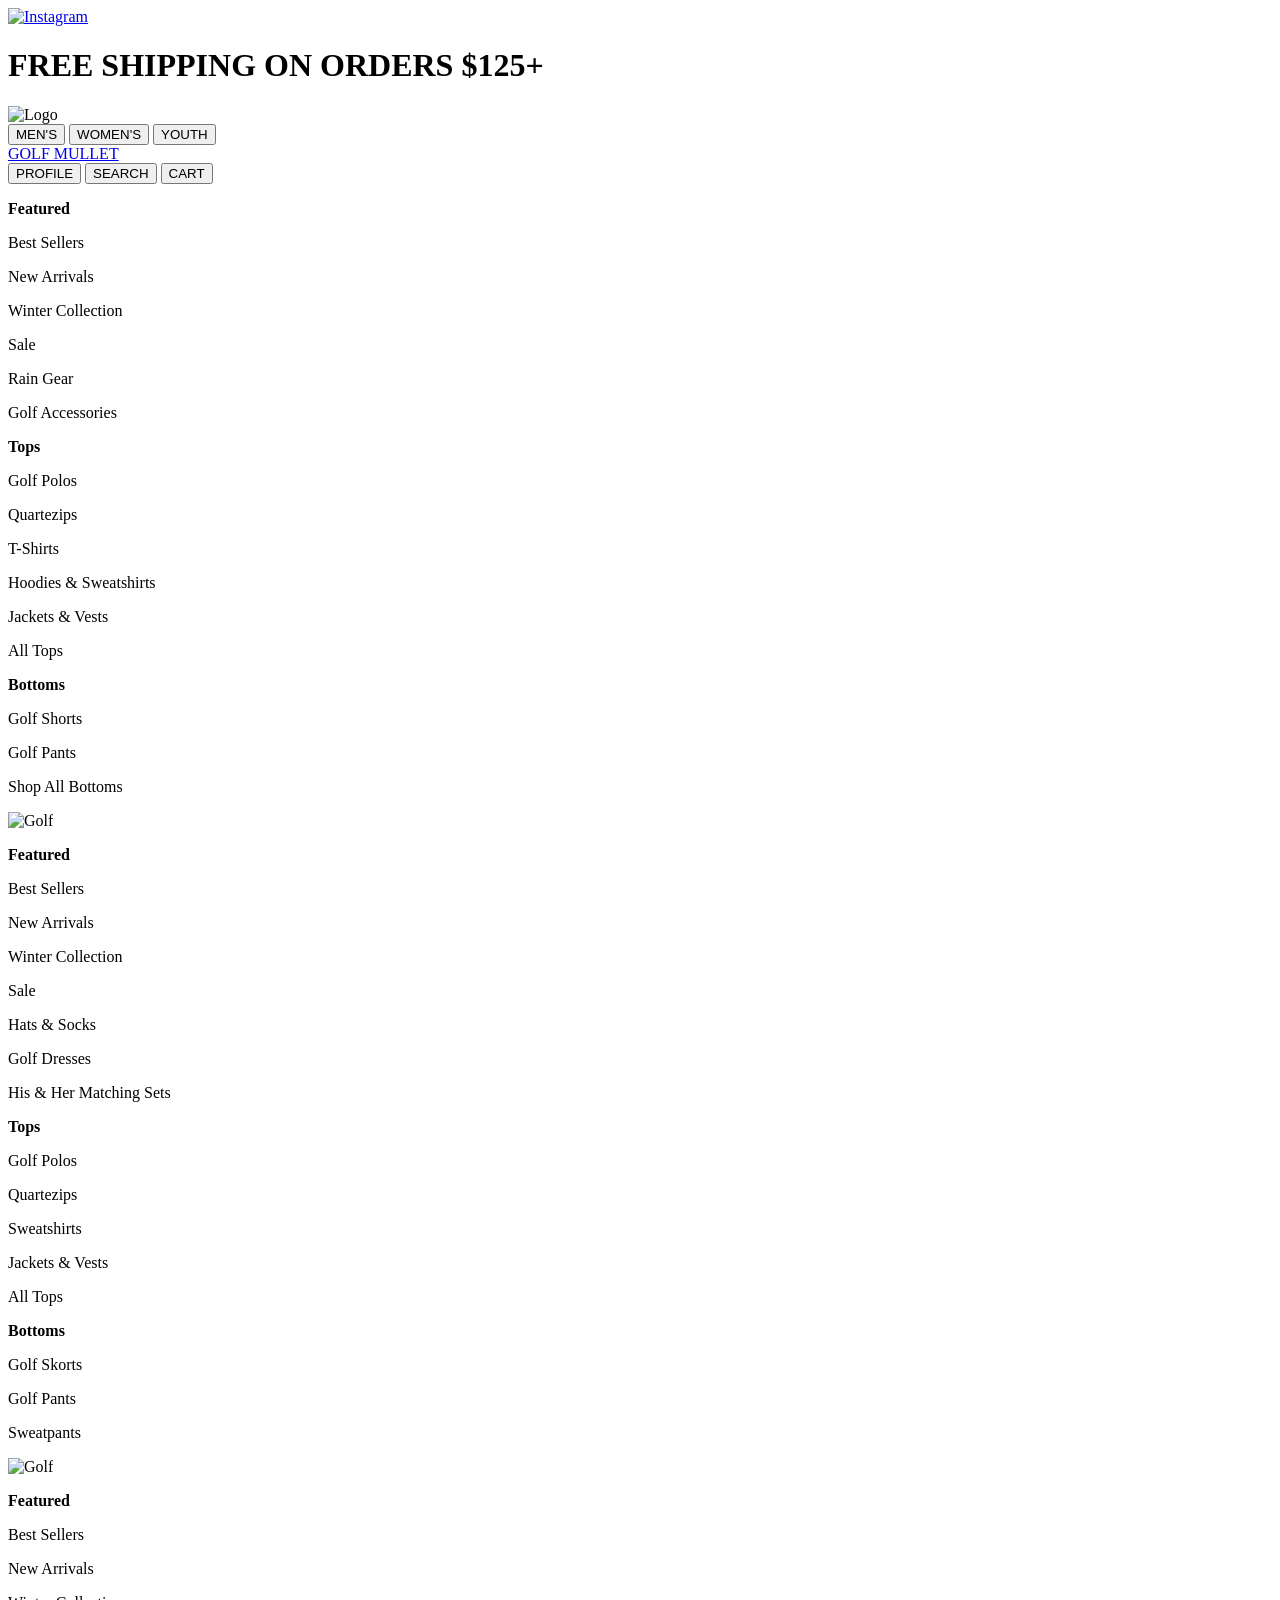
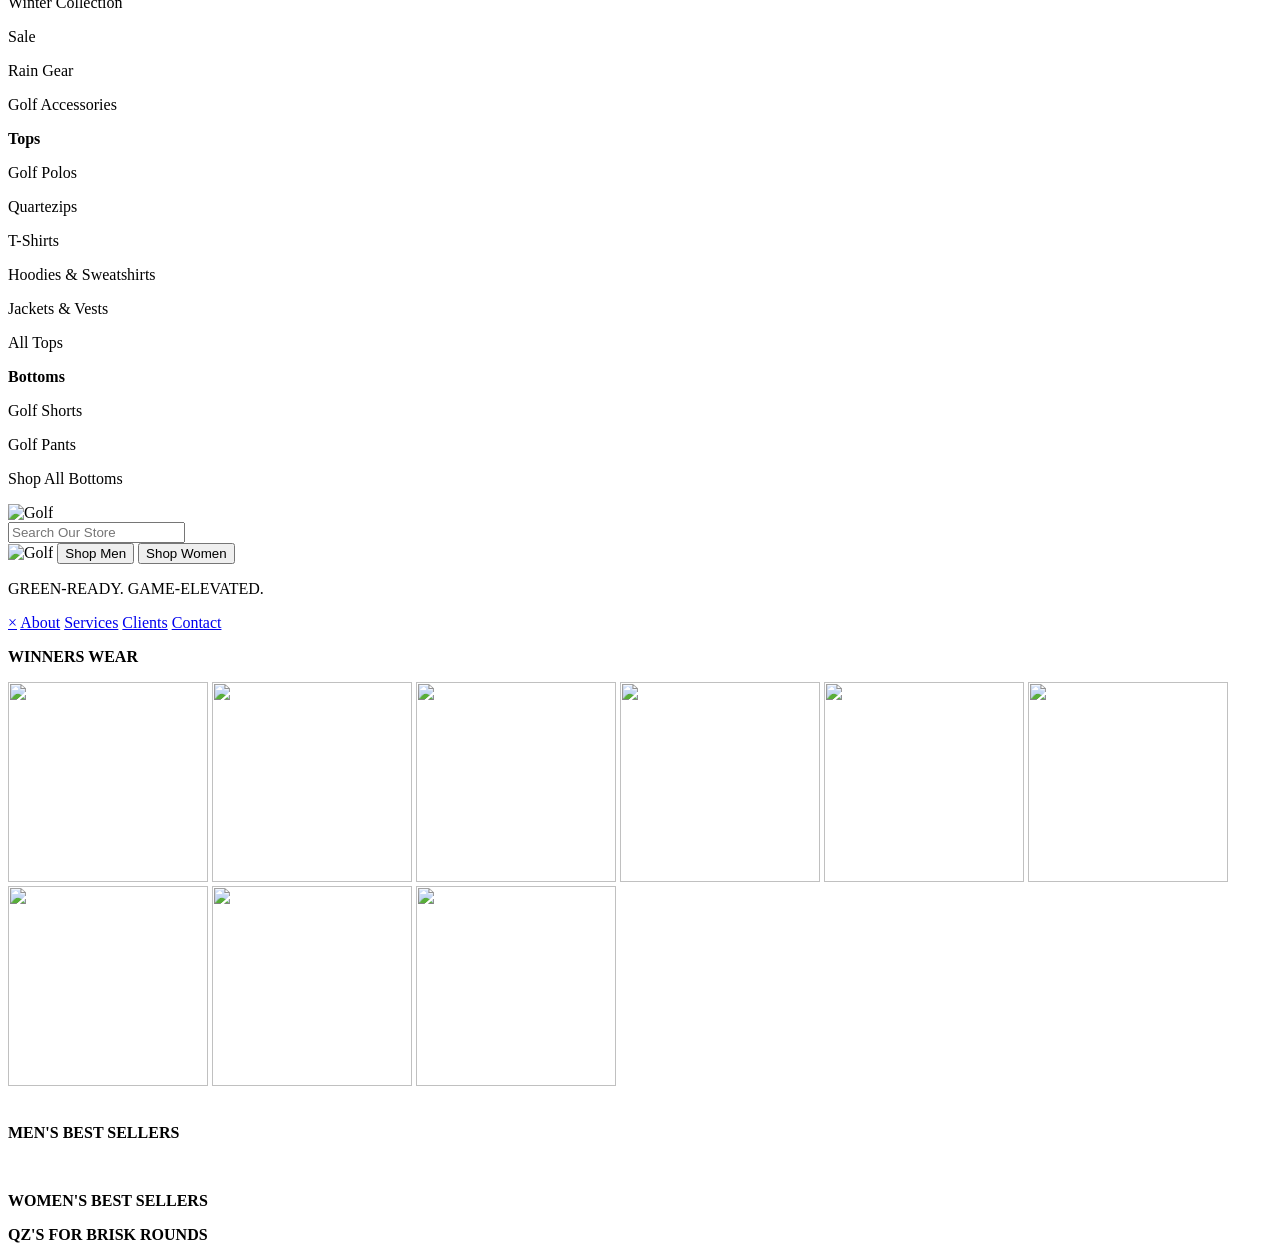
==== index.html @ db60633f "Rename golfmullet2.html to index.html" ====
<!DOCTYPE html>
<html lang="en">
  <head>
    <meta charset="UTF-8" />
    <meta name="viewport" content="width=device-width, initial-scale=1.0" />
    <title>Golf Mullet | Homepage</title>
    <link rel="icon" href="Images/golfmullet icon.jpg" type="image/ico" />
    <link rel="stylesheet" href="../CSS/main2.css" />
  </head>
  <body>
    <div class="topheader-container">
      <a class="left_image" href="https://www.instagram.com/golfmullet/#"
        ><img
          class="left_image"
          src="../Images/instagram.jpg"
          alt="Instagram"
          width="25px"
      /></a>
      <h1>FREE SHIPPING ON ORDERS $125+</h1>
      <img
        class="right_image"
        src="../Images/golfmullet icon.jpg"
        alt="Logo"
        width="25px"
      />
    </div>
    <div class="bottom_header">
      <div class="header-container">
        <div class="left-buttons">
          <button class="tablinks" onmouseover="openCity(event, 'MENS')">
            MEN'S
          </button>
          <button class="tablinks" onmouseover="openCity(event, 'WOMENS')">
            WOMEN'S
          </button>
          <button class="tablinks" onmouseover="openCity(event, 'YOUTH')">
            YOUTH
          </button>
        </div>
        <div class="center-title">
          <a class="link_header" href="golfmullet2.html">GOLF MULLET</a>
        </div>
        <div class="right-buttons">
          <button class="tab_button">PROFILE</button>
          <button class="tab_button" onmouseover="openCity(event, 'SEARCH')">
            SEARCH
          </button>
          <button class="tab_button" onclick="openNav()">CART</button>
        </div>
      </div>
    </div>

    <div id="MENS" class="tabcontent">
      <div class="productlist">
        <div class="featured">
          <p><strong>Featured</strong></p>
          <p>Best Sellers</p>
          <p>New Arrivals</p>
          <p>Winter Collection</p>
          <p>Sale</p>
          <p>Rain Gear</p>
          <p>Golf Accessories</p>
        </div>
        <div class="tops">
          <p><strong>Tops</strong></p>
          <p>Golf Polos</p>
          <p>Quartezips</p>
          <p>T-Shirts</p>
          <p>Hoodies & Sweatshirts</p>
          <p>Jackets & Vests</p>
          <p>All Tops</p>
        </div>
        <div class="bottoms">
          <p><strong>Bottoms</strong></p>
          <p>Golf Shorts</p>
          <p>Golf Pants</p>
          <p>Shop All Bottoms</p>
        </div>
        <img src="../Images/bluepolo.jpeg" alt="Golf" />
      </div>
    </div>
    <div id="WOMENS" class="tabcontent">
      <div class="productlist">
        <div class="featured">
          <p><strong>Featured</strong></p>
          <p>Best Sellers</p>
          <p>New Arrivals</p>
          <p>Winter Collection</p>
          <p>Sale</p>
          <p>Hats & Socks</p>
          <p>Golf Dresses</p>
          <p>His & Her Matching Sets</p>
        </div>
        <div class="tops">
          <p><strong>Tops</strong></p>
          <p>Golf Polos</p>
          <p>Quartezips</p>
          <p>Sweatshirts</p>
          <p>Jackets & Vests</p>
          <p>All Tops</p>
        </div>
        <div class="bottoms">
          <p><strong>Bottoms</strong></p>
          <p>Golf Skorts</p>
          <p>Golf Pants</p>
          <p>Sweatpants</p>
        </div>
        <img src="../Images/greenpolo.jpeg" alt="Golf" />
      </div>
    </div>
    <div id="YOUTH" class="tabcontent">
      <div class="productlist">
        <div class="featured">
          <p><strong>Featured</strong></p>
          <p>Best Sellers</p>
          <p>New Arrivals</p>
          <p>Winter Collection</p>
          <p>Sale</p>
          <p>Rain Gear</p>
          <p>Golf Accessories</p>
        </div>
        <div class="tops">
          <p><strong>Tops</strong></p>
          <p>Golf Polos</p>
          <p>Quartezips</p>
          <p>T-Shirts</p>
          <p>Hoodies & Sweatshirts</p>
          <p>Jackets & Vests</p>
          <p>All Tops</p>
        </div>
        <div class="bottoms">
          <p><strong>Bottoms</strong></p>
          <p>Golf Shorts</p>
          <p>Golf Pants</p>
          <p>Shop All Bottoms</p>
        </div>
        <img src="../Images/purplepolo.jpeg" alt="Golf" />
      </div>
    </div>
    <div id="SEARCH" class="tabcontent">
      <form>
        <input class="searchbar" type="text" placeholder="Search Our Store" />
      </form>
    </div>

    <div class="image-container">
      <img
        onmouseover="closeTab()"
        src="../Images/golfimage.jpg"
        alt="Golf"
        width="100%"
      />
      <button class="button-image-men">Shop Men</button>
      <button class="button-image-women">Shop Women</button>
      <p class="p-heading">GREEN-READY. GAME-ELEVATED.</p>
    </div>

    <div id="mySidebar" class="sidebar">
      <a href="javascript:void(0)" class="closebtn" onclick="closeNav()">×</a>
      <a href="#">About</a>
      <a href="#">Services</a>
      <a href="#">Clients</a>
      <a href="#">Contact</a>
    </div>

    <p class="p-title"><strong>WINNERS WEAR</strong></p>

    <div class="scroll-container">
      <img src="../Images/bluepolo.jpeg" width="200" height="200" />
      <img src="../Images/blueshorts.jpeg" width="200" height="200" />
      <img src="../Images/brownshorts.jpeg" width="200" height="200" />
      <img src="../Images/greenpolo.jpeg" width="200" height="200" />
      <img src="../Images/greenshorts.jpeg" width="200" height="200" />
      <img src="../Images/nikeshoe.jpeg" width="200" height="200" />
      <img src="../Images/pumashoe.jpeg" width="200" height="200" />
      <img src="../Images/purplepolo.jpeg" width="200" height="200" />
      <img src="../Images/shoe.jpeg" width="200" height="200" />
    </div>

    <div class="image-container">
      <img class="golfingimage-left" src="../Images/mangolfing.jpg" alt="" />
      <p class="p-image-men"><strong>MEN'S BEST SELLERS</strong></p>
    </div>
    <div class="image-container">
      <img
        class="golfingimage-right"
        src="../Images/womangolfing.webp"
        alt=""
      />
      <p class="p-image-women"><strong>WOMEN'S BEST SELLERS</strong></p>
    </div>

    <p class="p-title"><strong>QZ'S FOR BRISK ROUNDS</strong></p>

    <script src="JS/main.js"></script>
  </body>
</html>
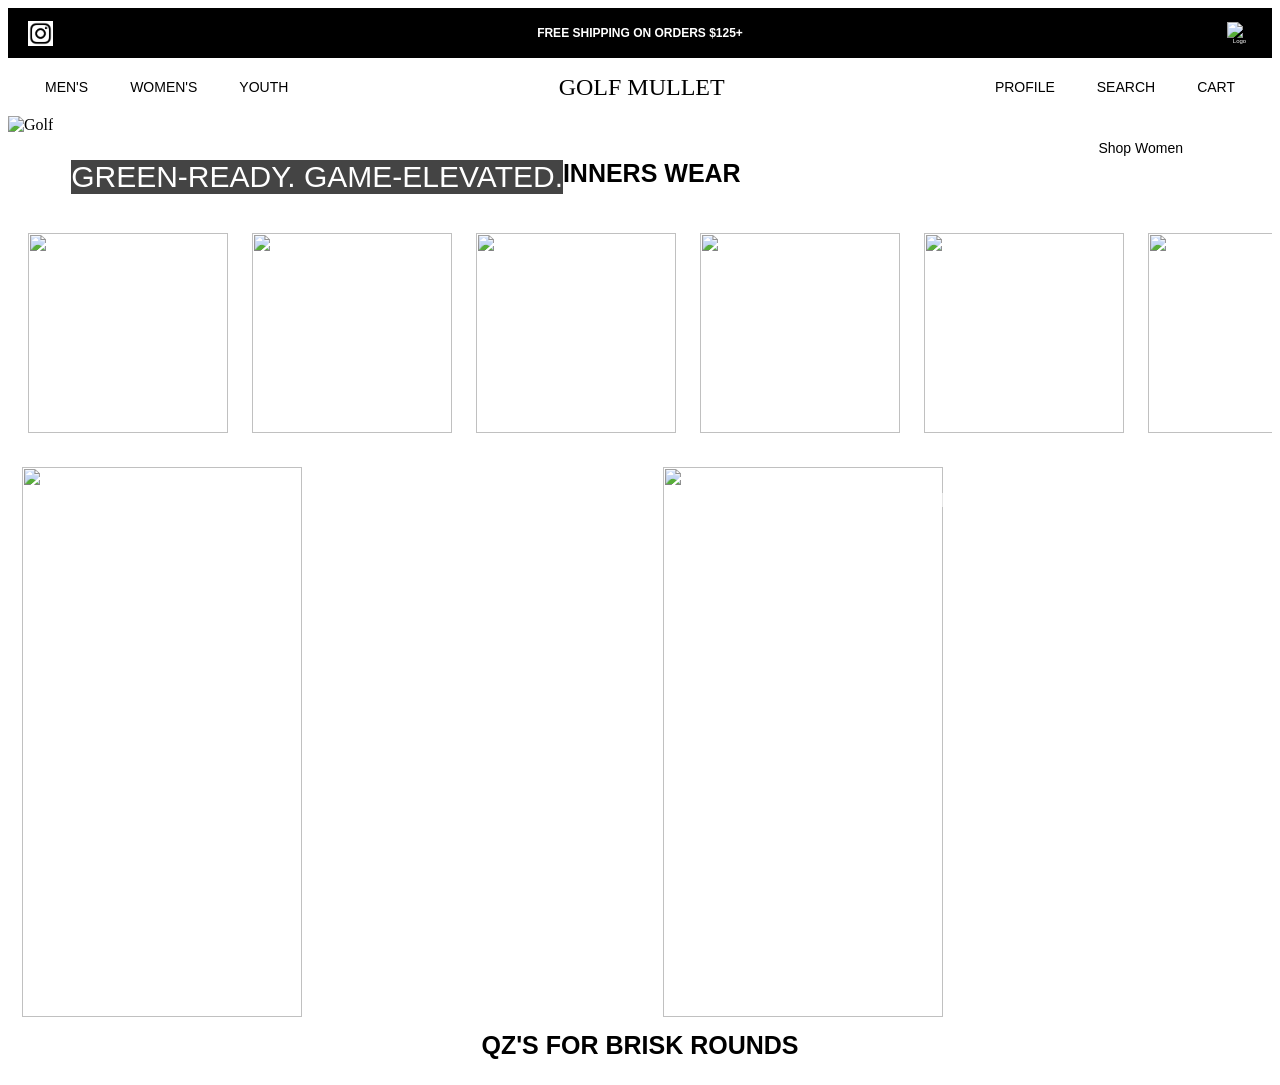
==== commit f17704cb: "Update index.html" ====
--- a/index.html
+++ b/index.html
@@ -5,14 +5,14 @@
     <meta name="viewport" content="width=device-width, initial-scale=1.0" />
     <title>Golf Mullet | Homepage</title>
     <link rel="icon" href="Images/golfmullet icon.jpg" type="image/ico" />
-    <link rel="stylesheet" href="../CSS/main2.css" />
+    <link rel="stylesheet" href="golfMullet/CSS/main2.css" />
   </head>
   <body>
     <div class="topheader-container">
       <a class="left_image" href="https://www.instagram.com/golfmullet/#"
         ><img
           class="left_image"
-          src="../Images/instagram.jpg"
+          src="golfMullet//Images/instagram.jpg"
           alt="Instagram"
           width="25px"
       /></a>
--- a/golfMullet/CSS/main2.css
+++ b/golfMullet/CSS/main2.css
@@ -0,0 +1,344 @@
+.p-image-men {
+  position: absolute;
+  font-family: Arial, Helvetica, sans-serif;
+  color: white;
+  padding: 16px 0px;
+  border: none;
+  cursor: pointer;
+  font-size: 20px;
+  left: 3.5%;
+}
+.p-image-women {
+  position: absolute;
+  font-family: Arial, Helvetica, sans-serif;
+  color: white;
+  padding: 16px 0px;
+  border: none;
+  cursor: pointer;
+  font-size: 20px;
+  left: 70%;
+}
+
+.golfingimage-left {
+  width: 47.1%;
+  height: 550px;
+  float: left;
+  padding: 14px;
+}
+
+.golfingimage-right {
+  width: 47.1%;
+  height: 550px;
+  float: right;
+  padding: 14px;
+}
+
+.productslide {
+  float: left;
+  padding: 10px;
+}
+
+.p-title {
+  text-align: center;
+  font-family: Arial, Helvetica, sans-serif;
+  font-size: 25px;
+}
+
+.scroll-container {
+  overflow-x: auto;
+  background-color: white;
+  white-space: nowrap;
+  padding: 10px;
+}
+
+.scroll-container::-webkit-scrollbar {
+  display: none;
+}
+
+.scroll-container img {
+  padding: 10px;
+}
+
+.image-container {
+  position: relative;
+}
+
+.p-heading {
+  position: absolute;
+  left: 5%;
+  top: 80%;
+  color: white;
+  font-size: 30px;
+  font-family: Arial, Helvetica, sans-serif;
+  background-color: #444;
+}
+
+.button-image-men {
+  position: absolute;
+  background-color: white;
+  padding: 10px 16px;
+  border: none;
+  cursor: pointer;
+  font-size: 14px;
+  left: 85%;
+  top: 70%;
+}
+
+.button-image-women {
+  position: absolute;
+  background-color: white;
+  padding: 10px 16px;
+  border: none;
+  cursor: pointer;
+  font-size: 14px;
+  left: 85%;
+  top: 80%;
+}
+
+.button-image-men:hover,
+.button-image-women:hover {
+  text-decoration: underline;
+  color: white;
+  background-color: black;
+}
+
+.topheader-container {
+  text-align: center;
+  background-color: black;
+  color: white;
+  font-size: 6px;
+  font-family: Arial, Helvetica, sans-serif;
+  display: flex;
+  justify-content: space-between;
+  align-items: center;
+  padding: 10px 20px;
+  background-color: black;
+}
+
+.left_image,
+.right_image {
+  display: flex;
+  gap: 10px;
+  width: 25;
+  height: 25;
+}
+
+.productlist {
+  float: left;
+  padding: 24px 40px;
+  font-size: 12px;
+  font-family: Arial, Helvetica, sans-serif;
+}
+
+.featured {
+  float: left;
+  padding: 24px 40px;
+  font-size: 12px;
+  font-family: Arial, Helvetica, sans-serif;
+}
+
+.tops {
+  float: left;
+  padding: 24px 40px;
+  font-size: 12px;
+  font-family: Arial, Helvetica, sans-serif;
+}
+
+.bottoms {
+  float: left;
+  padding: 24px 40px;
+  font-size: 12px;
+  font-family: Arial, Helvetica, sans-serif;
+}
+
+.searchbar {
+  width: 100%;
+  padding: 12px 20px;
+  margin: 8px 0;
+  box-sizing: border-box;
+}
+
+.top_header {
+  padding: 2px;
+  text-align: center;
+  background-color: black;
+  color: white;
+  font-size: 6px;
+  font-family: Arial, Helvetica, sans-serif;
+}
+
+.bottom_header {
+  padding: 1px;
+  text-align: center;
+  color: black;
+  font-size: 9px;
+  font-family: Lucida Handwriting, cursive;
+}
+
+.link_header {
+  color: black;
+  text-decoration: none;
+  text-align: center;
+}
+
+/* Style the tab */
+.tab {
+  overflow: hidden;
+  background-color: white;
+}
+
+.tab_button {
+  background-color: inherit;
+  float: right;
+  border: none;
+  outline: none;
+  cursor: pointer;
+  padding: 14px 16px;
+  transition: 0.3s;
+}
+
+/* Style the buttons that are used to open the tab content */
+.tab button {
+  background-color: inherit;
+  float: left;
+  border: none;
+  outline: none;
+  cursor: pointer;
+  padding: 14px 16px;
+  transition: 0.3s;
+}
+
+/* Change background color of buttons on hover */
+.tab button:hover {
+  text-decoration: underline;
+  color: grey;
+}
+
+/* Create an active/current tablink class */
+.tab button.active {
+  background-color: #ccc;
+}
+
+/* Style the tab content */
+.tabcontent {
+  display: none;
+  padding: 6px 12px;
+  border: 1px solid #ccc;
+  border-top: none;
+}
+
+.header-container {
+  display: flex;
+  justify-content: space-between;
+  align-items: center;
+  padding: 10px 20px;
+  background-color: white;
+}
+
+.left-buttons,
+.right-buttons {
+  display: flex;
+  gap: 10px;
+}
+
+.center-title {
+  font-size: 24px;
+  font-family: "Lucida Handwriting", cursive;
+}
+
+.center-title a {
+  text-decoration: none;
+  color: black;
+}
+
+.tab_button,
+.tablinks {
+  padding: 10px 16px;
+  border: none;
+  background-color: inherit;
+  cursor: pointer;
+  font-size: 14px;
+  transition: background-color 0.3s;
+}
+
+.tab_button:hover,
+.tablinks:hover {
+  text-decoration: underline;
+  color: grey;
+}
+
+.tab_button:focus,
+.tablinks:focus {
+  outline: none;
+}
+
+@media screen and (max-height: 450px) {
+  .sidebar {
+    padding-top: 15px;
+  }
+  .sidebar a {
+    font-size: 18px;
+  }
+}
+
+.sidebar {
+  height: 100%;
+  width: 0;
+  position: fixed;
+  z-index: 1;
+  top: 0;
+  left: 0;
+  background-color: #111;
+  overflow-x: hidden;
+  transition: 0.5s;
+  padding-top: 60px;
+}
+
+.sidebar a {
+  padding: 8px 8px 8px 32px;
+  text-decoration: none;
+  font-size: 25px;
+  color: #818181;
+  display: block;
+  transition: 0.3s;
+}
+
+.sidebar a:hover {
+  color: #f1f1f1;
+}
+
+.sidebar .closebtn {
+  position: absolute;
+  top: 0;
+  right: 25px;
+  font-size: 36px;
+  margin-left: 50px;
+}
+
+.openbtn {
+  font-size: 20px;
+  cursor: pointer;
+  background-color: #111;
+  color: white;
+  padding: 10px 15px;
+  border: none;
+}
+
+.openbtn:hover {
+  background-color: #444;
+}
+
+#main {
+  transition: margin-left 0.5s;
+  padding: 16px;
+}
+
+/* On smaller screens, where height is less than 450px, change the style of the sidenav (less padding and a smaller font size) */
+@media screen and (max-height: 450px) {
+  .sidebar {
+    padding-top: 15px;
+  }
+  .sidebar a {
+    font-size: 18px;
+  }
+}
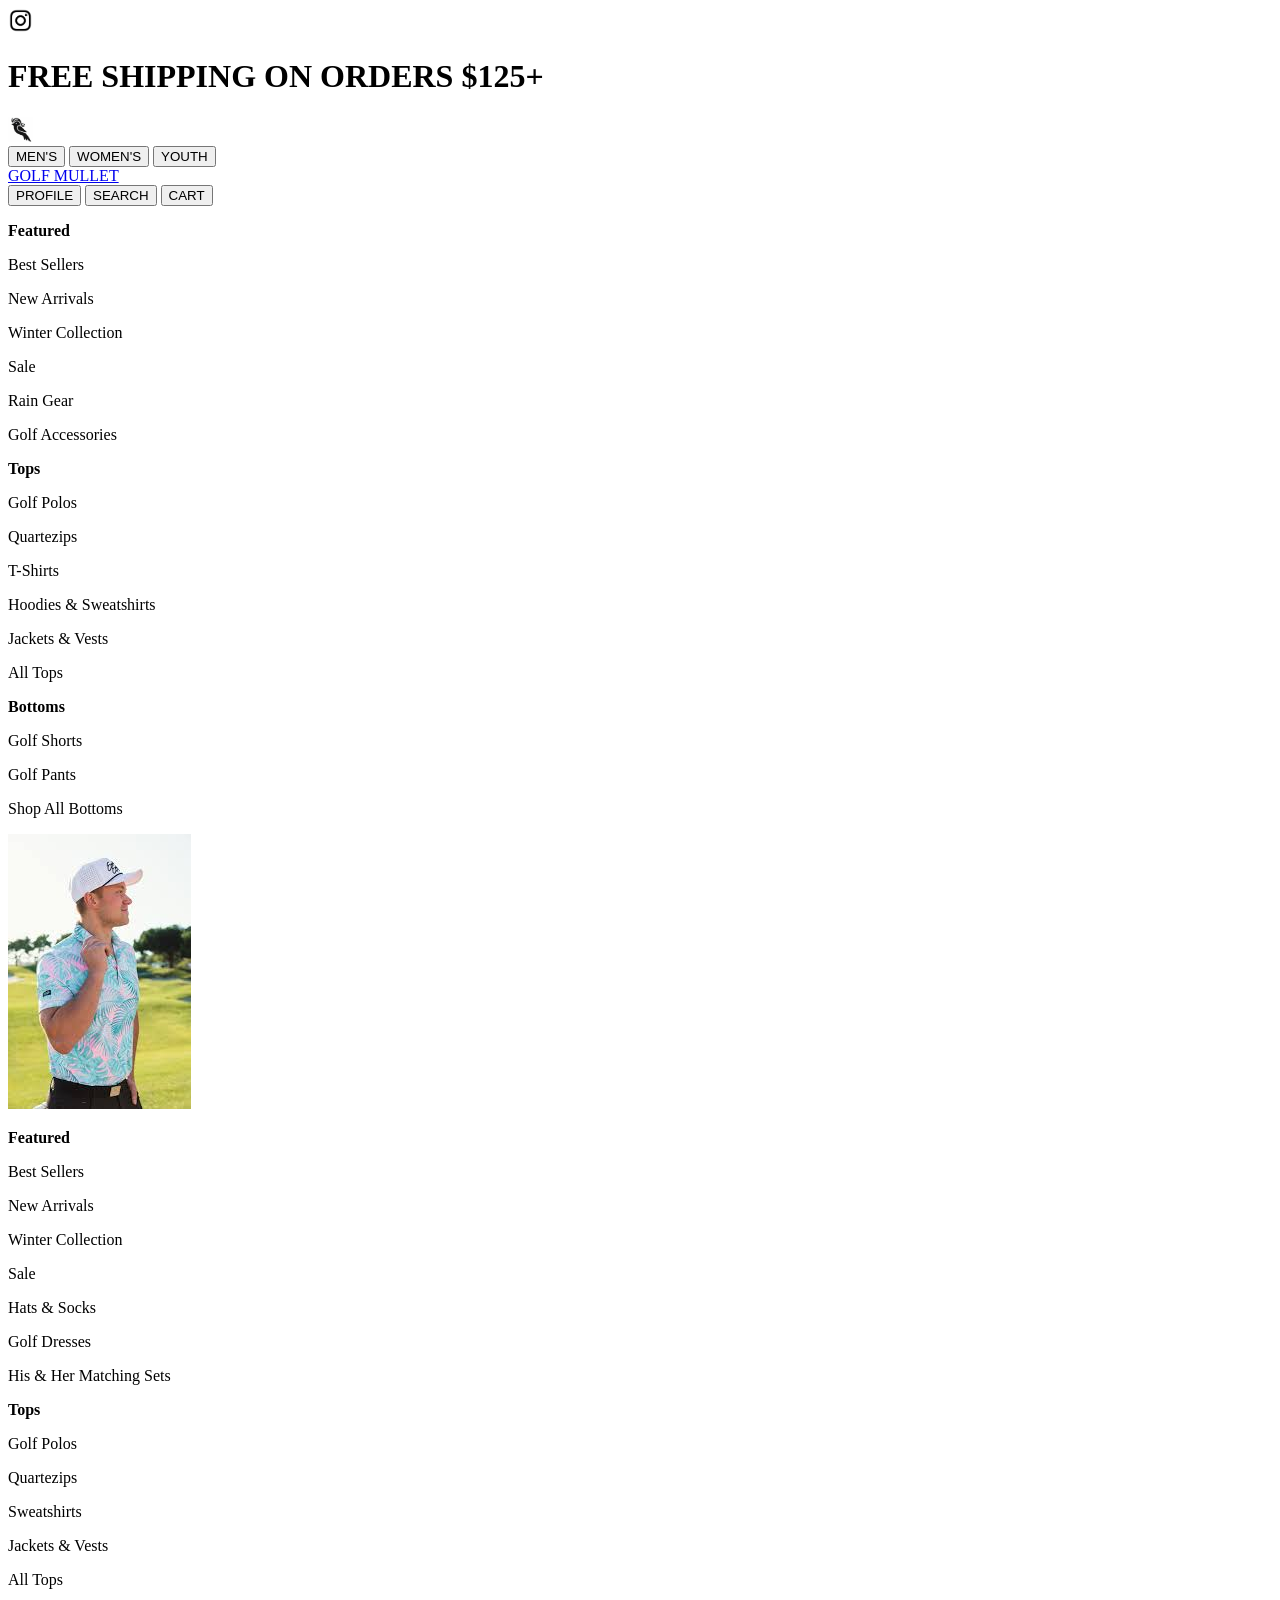
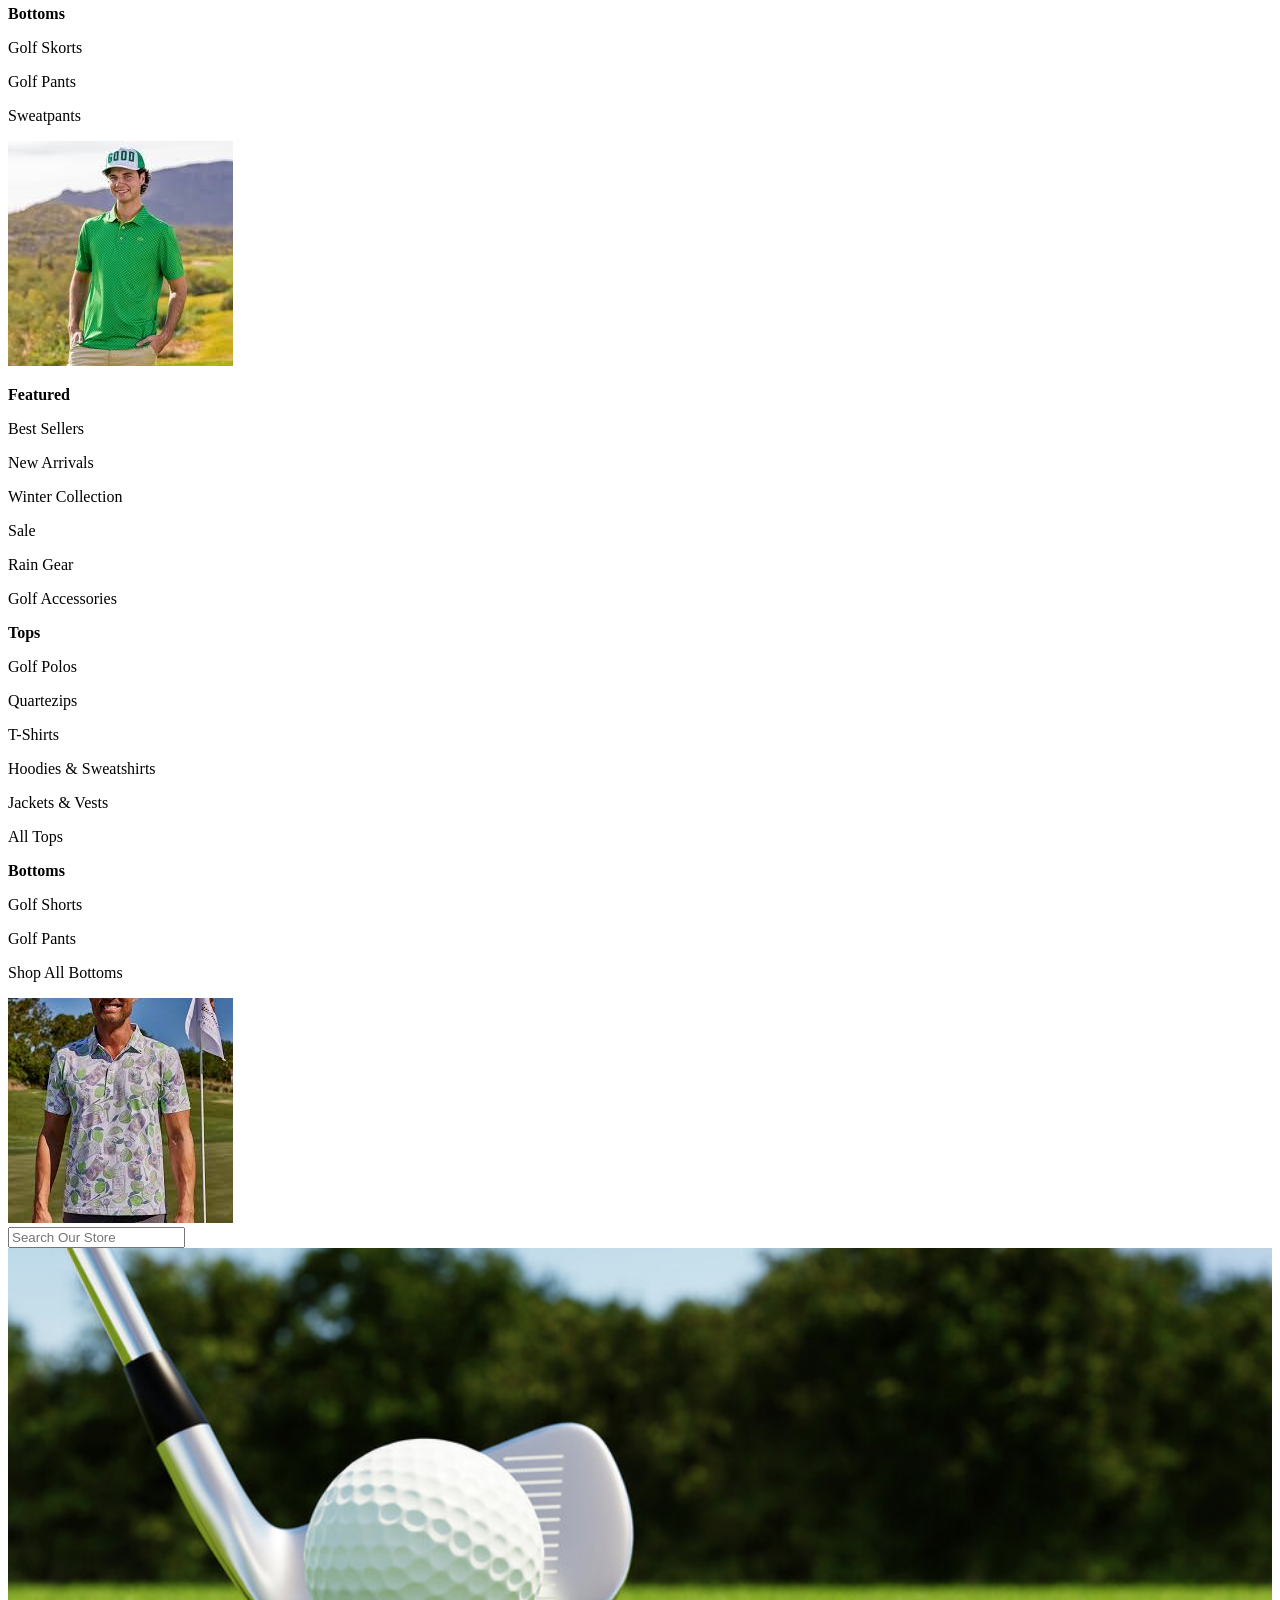
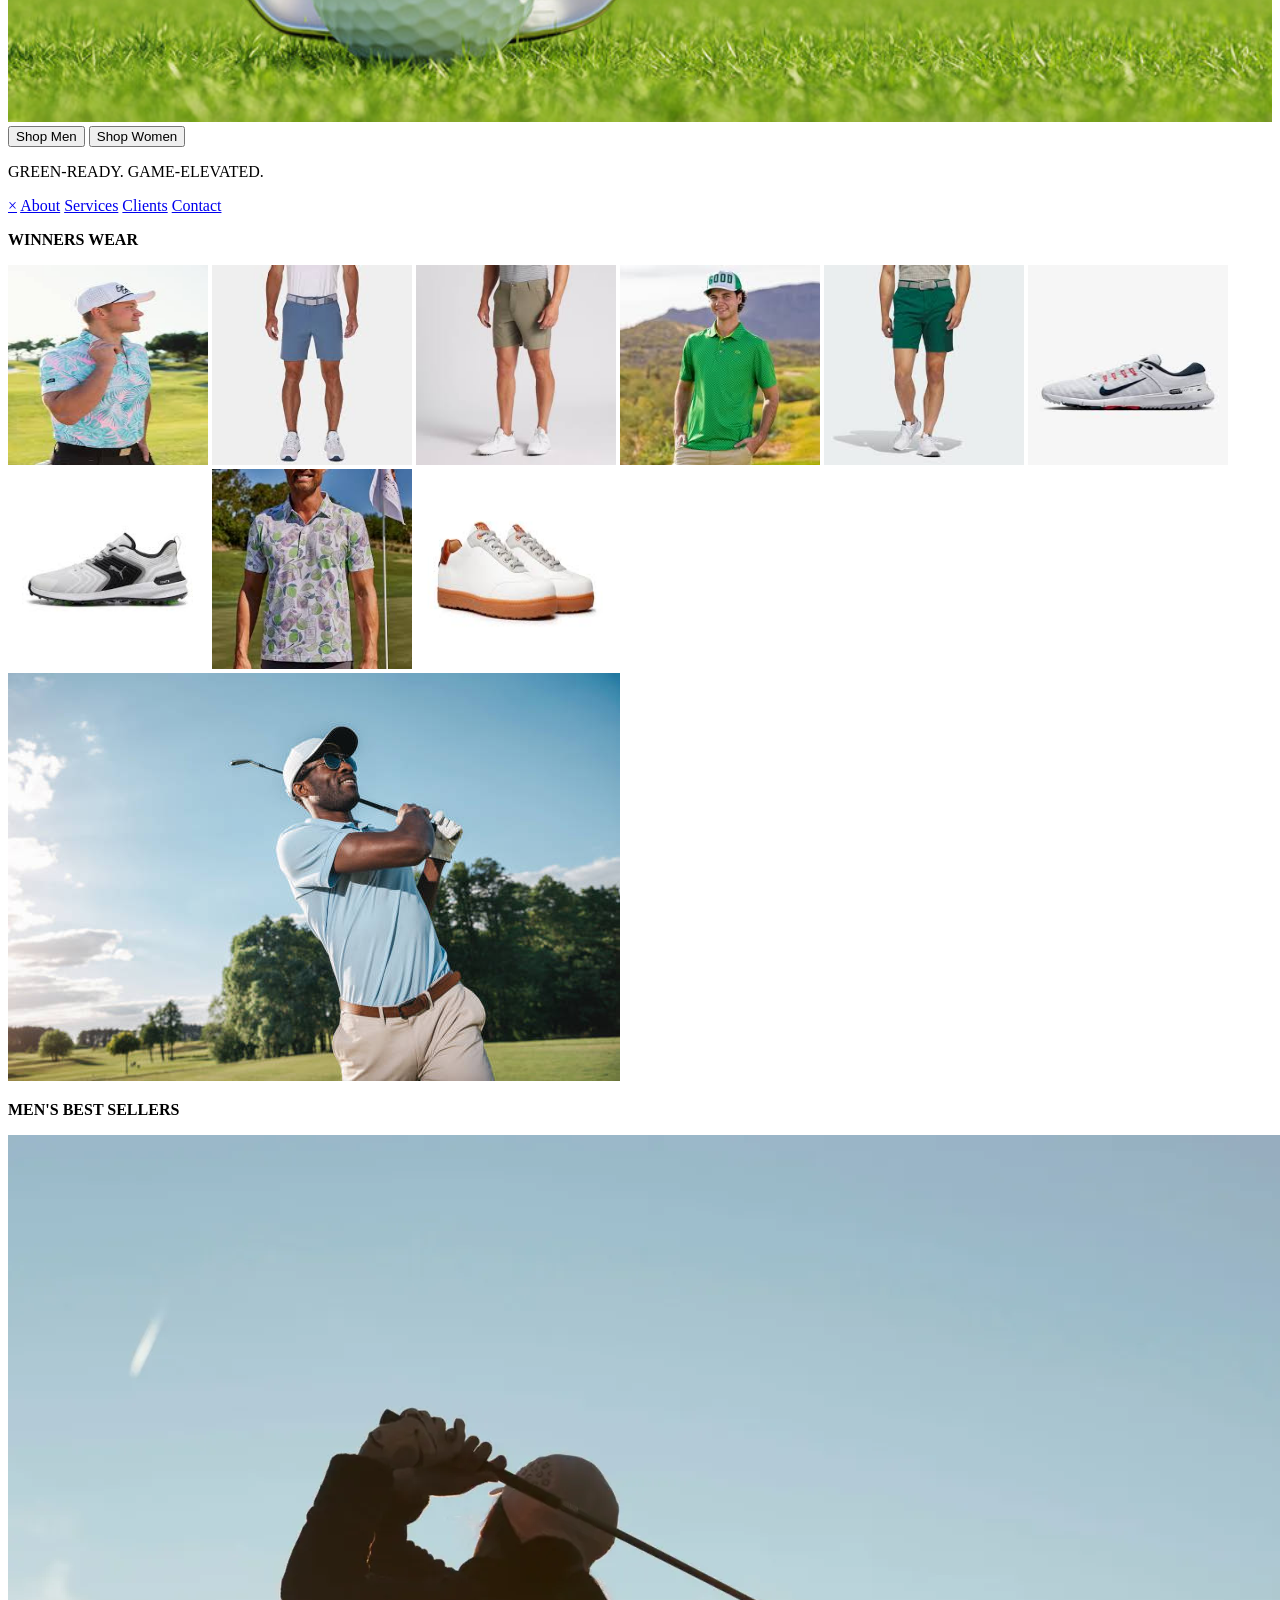
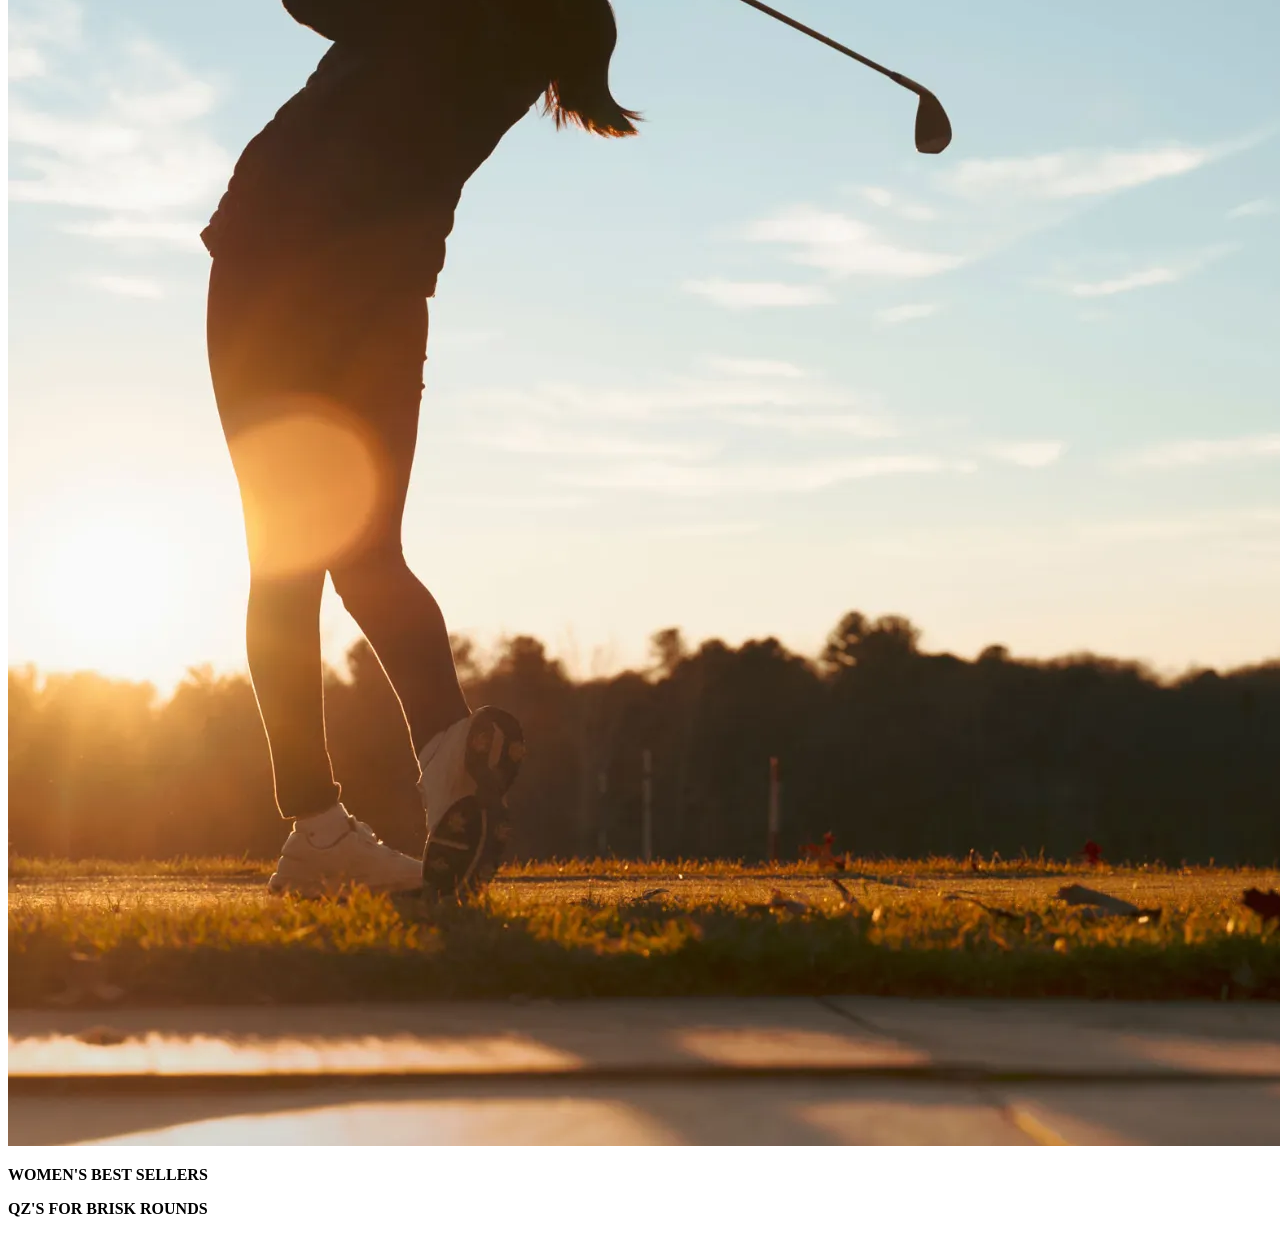
==== commit ba64cd62: "Add files via upload" ====
--- a/index.html
+++ b/index.html
@@ -5,14 +5,14 @@
     <meta name="viewport" content="width=device-width, initial-scale=1.0" />
     <title>Golf Mullet | Homepage</title>
     <link rel="icon" href="Images/golfmullet icon.jpg" type="image/ico" />
-    <link rel="stylesheet" href="golfMullet/CSS/main2.css" />
+    <link rel="stylesheet" href="../CSS/main2.css" />
   </head>
   <body>
     <div class="topheader-container">
       <a class="left_image" href="https://www.instagram.com/golfmullet/#"
         ><img
           class="left_image"
-          src="golfMullet//Images/instagram.jpg"
+          src="../Images/instagram.jpg"
           alt="Instagram"
           width="25px"
       /></a>
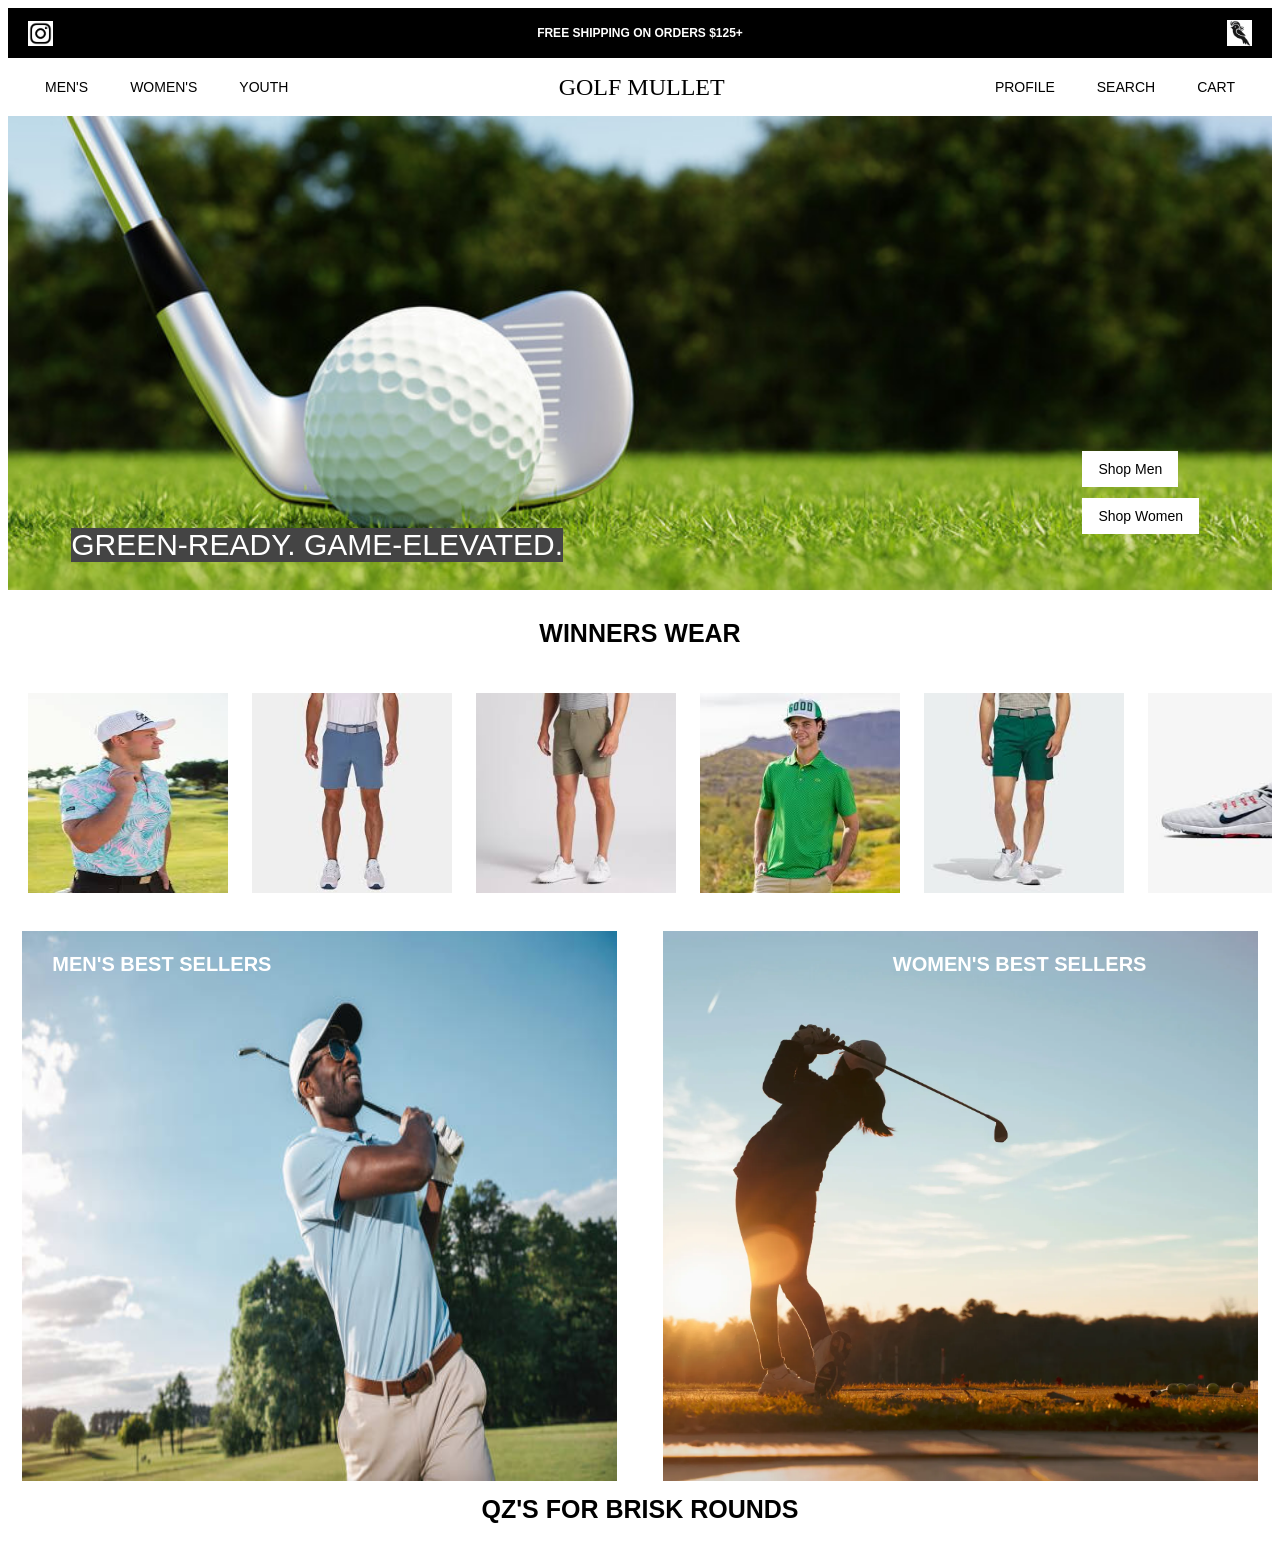
==== commit fced31ca: "Update index.html" ====
--- a/index.html
+++ b/index.html
@@ -5,21 +5,21 @@
     <meta name="viewport" content="width=device-width, initial-scale=1.0" />
     <title>Golf Mullet | Homepage</title>
     <link rel="icon" href="Images/golfmullet icon.jpg" type="image/ico" />
-    <link rel="stylesheet" href="../CSS/main2.css" />
+    <link rel="stylesheet" href="CSS/main.css" />
   </head>
   <body>
     <div class="topheader-container">
       <a class="left_image" href="https://www.instagram.com/golfmullet/#"
         ><img
           class="left_image"
-          src="../Images/instagram.jpg"
+          src="Images/instagram.jpg"
           alt="Instagram"
           width="25px"
       /></a>
       <h1>FREE SHIPPING ON ORDERS $125+</h1>
       <img
         class="right_image"
-        src="../Images/golfmullet icon.jpg"
+        src="Images/golfmullet icon.jpg"
         alt="Logo"
         width="25px"
       />
@@ -76,7 +76,7 @@
           <p>Golf Pants</p>
           <p>Shop All Bottoms</p>
         </div>
-        <img src="../Images/bluepolo.jpeg" alt="Golf" />
+        <img src="Images/bluepolo.jpeg" alt="Golf" />
       </div>
     </div>
     <div id="WOMENS" class="tabcontent">
@@ -105,7 +105,7 @@
           <p>Golf Pants</p>
           <p>Sweatpants</p>
         </div>
-        <img src="../Images/greenpolo.jpeg" alt="Golf" />
+        <img src="Images/greenpolo.jpeg" alt="Golf" />
       </div>
     </div>
     <div id="YOUTH" class="tabcontent">
@@ -134,7 +134,7 @@
           <p>Golf Pants</p>
           <p>Shop All Bottoms</p>
         </div>
-        <img src="../Images/purplepolo.jpeg" alt="Golf" />
+        <img src="Images/purplepolo.jpeg" alt="Golf" />
       </div>
     </div>
     <div id="SEARCH" class="tabcontent">
@@ -146,7 +146,7 @@
     <div class="image-container">
       <img
         onmouseover="closeTab()"
-        src="../Images/golfimage.jpg"
+        src="Images/golfimage.jpg"
         alt="Golf"
         width="100%"
       />
@@ -166,25 +166,25 @@
     <p class="p-title"><strong>WINNERS WEAR</strong></p>
 
     <div class="scroll-container">
-      <img src="../Images/bluepolo.jpeg" width="200" height="200" />
-      <img src="../Images/blueshorts.jpeg" width="200" height="200" />
-      <img src="../Images/brownshorts.jpeg" width="200" height="200" />
-      <img src="../Images/greenpolo.jpeg" width="200" height="200" />
-      <img src="../Images/greenshorts.jpeg" width="200" height="200" />
-      <img src="../Images/nikeshoe.jpeg" width="200" height="200" />
-      <img src="../Images/pumashoe.jpeg" width="200" height="200" />
-      <img src="../Images/purplepolo.jpeg" width="200" height="200" />
-      <img src="../Images/shoe.jpeg" width="200" height="200" />
+      <img src="Images/bluepolo.jpeg" width="200" height="200" />
+      <img src="Images/blueshorts.jpeg" width="200" height="200" />
+      <img src="Images/brownshorts.jpeg" width="200" height="200" />
+      <img src="Images/greenpolo.jpeg" width="200" height="200" />
+      <img src="Images/greenshorts.jpeg" width="200" height="200" />
+      <img src="Images/nikeshoe.jpeg" width="200" height="200" />
+      <img src="Images/pumashoe.jpeg" width="200" height="200" />
+      <img src="Images/purplepolo.jpeg" width="200" height="200" />
+      <img src="Images/shoe.jpeg" width="200" height="200" />
     </div>
 
     <div class="image-container">
-      <img class="golfingimage-left" src="../Images/mangolfing.jpg" alt="" />
+      <img class="golfingimage-left" src="Images/mangolfing.jpg" alt="" />
       <p class="p-image-men"><strong>MEN'S BEST SELLERS</strong></p>
     </div>
     <div class="image-container">
       <img
         class="golfingimage-right"
-        src="../Images/womangolfing.webp"
+        src="Images/womangolfing.webp"
         alt=""
       />
       <p class="p-image-women"><strong>WOMEN'S BEST SELLERS</strong></p>
--- a/CSS/main.css
+++ b/CSS/main.css
@@ -0,0 +1,344 @@
+.p-image-men {
+  position: absolute;
+  font-family: Arial, Helvetica, sans-serif;
+  color: white;
+  padding: 16px 0px;
+  border: none;
+  cursor: pointer;
+  font-size: 20px;
+  left: 3.5%;
+}
+.p-image-women {
+  position: absolute;
+  font-family: Arial, Helvetica, sans-serif;
+  color: white;
+  padding: 16px 0px;
+  border: none;
+  cursor: pointer;
+  font-size: 20px;
+  left: 70%;
+}
+
+.golfingimage-left {
+  width: 47.1%;
+  height: 550px;
+  float: left;
+  padding: 14px;
+}
+
+.golfingimage-right {
+  width: 47.1%;
+  height: 550px;
+  float: right;
+  padding: 14px;
+}
+
+.productslide {
+  float: left;
+  padding: 10px;
+}
+
+.p-title {
+  text-align: center;
+  font-family: Arial, Helvetica, sans-serif;
+  font-size: 25px;
+}
+
+.scroll-container {
+  overflow-x: auto;
+  background-color: white;
+  white-space: nowrap;
+  padding: 10px;
+}
+
+.scroll-container::-webkit-scrollbar {
+  display: none;
+}
+
+.scroll-container img {
+  padding: 10px;
+}
+
+.image-container {
+  position: relative;
+}
+
+.p-heading {
+  position: absolute;
+  left: 5%;
+  top: 80%;
+  color: white;
+  font-size: 30px;
+  font-family: Arial, Helvetica, sans-serif;
+  background-color: #444;
+}
+
+.button-image-men {
+  position: absolute;
+  background-color: white;
+  padding: 10px 16px;
+  border: none;
+  cursor: pointer;
+  font-size: 14px;
+  left: 85%;
+  top: 70%;
+}
+
+.button-image-women {
+  position: absolute;
+  background-color: white;
+  padding: 10px 16px;
+  border: none;
+  cursor: pointer;
+  font-size: 14px;
+  left: 85%;
+  top: 80%;
+}
+
+.button-image-men:hover,
+.button-image-women:hover {
+  text-decoration: underline;
+  color: white;
+  background-color: black;
+}
+
+.topheader-container {
+  text-align: center;
+  background-color: black;
+  color: white;
+  font-size: 6px;
+  font-family: Arial, Helvetica, sans-serif;
+  display: flex;
+  justify-content: space-between;
+  align-items: center;
+  padding: 10px 20px;
+  background-color: black;
+}
+
+.left_image,
+.right_image {
+  display: flex;
+  gap: 10px;
+  width: 25;
+  height: 25;
+}
+
+.productlist {
+  float: left;
+  padding: 24px 40px;
+  font-size: 12px;
+  font-family: Arial, Helvetica, sans-serif;
+}
+
+.featured {
+  float: left;
+  padding: 24px 40px;
+  font-size: 12px;
+  font-family: Arial, Helvetica, sans-serif;
+}
+
+.tops {
+  float: left;
+  padding: 24px 40px;
+  font-size: 12px;
+  font-family: Arial, Helvetica, sans-serif;
+}
+
+.bottoms {
+  float: left;
+  padding: 24px 40px;
+  font-size: 12px;
+  font-family: Arial, Helvetica, sans-serif;
+}
+
+.searchbar {
+  width: 100%;
+  padding: 12px 20px;
+  margin: 8px 0;
+  box-sizing: border-box;
+}
+
+.top_header {
+  padding: 2px;
+  text-align: center;
+  background-color: black;
+  color: white;
+  font-size: 6px;
+  font-family: Arial, Helvetica, sans-serif;
+}
+
+.bottom_header {
+  padding: 1px;
+  text-align: center;
+  color: black;
+  font-size: 9px;
+  font-family: Lucida Handwriting, cursive;
+}
+
+.link_header {
+  color: black;
+  text-decoration: none;
+  text-align: center;
+}
+
+/* Style the tab */
+.tab {
+  overflow: hidden;
+  background-color: white;
+}
+
+.tab_button {
+  background-color: inherit;
+  float: right;
+  border: none;
+  outline: none;
+  cursor: pointer;
+  padding: 14px 16px;
+  transition: 0.3s;
+}
+
+/* Style the buttons that are used to open the tab content */
+.tab button {
+  background-color: inherit;
+  float: left;
+  border: none;
+  outline: none;
+  cursor: pointer;
+  padding: 14px 16px;
+  transition: 0.3s;
+}
+
+/* Change background color of buttons on hover */
+.tab button:hover {
+  text-decoration: underline;
+  color: grey;
+}
+
+/* Create an active/current tablink class */
+.tab button.active {
+  background-color: #ccc;
+}
+
+/* Style the tab content */
+.tabcontent {
+  display: none;
+  padding: 6px 12px;
+  border: 1px solid #ccc;
+  border-top: none;
+}
+
+.header-container {
+  display: flex;
+  justify-content: space-between;
+  align-items: center;
+  padding: 10px 20px;
+  background-color: white;
+}
+
+.left-buttons,
+.right-buttons {
+  display: flex;
+  gap: 10px;
+}
+
+.center-title {
+  font-size: 24px;
+  font-family: "Lucida Handwriting", cursive;
+}
+
+.center-title a {
+  text-decoration: none;
+  color: black;
+}
+
+.tab_button,
+.tablinks {
+  padding: 10px 16px;
+  border: none;
+  background-color: inherit;
+  cursor: pointer;
+  font-size: 14px;
+  transition: background-color 0.3s;
+}
+
+.tab_button:hover,
+.tablinks:hover {
+  text-decoration: underline;
+  color: grey;
+}
+
+.tab_button:focus,
+.tablinks:focus {
+  outline: none;
+}
+
+@media screen and (max-height: 450px) {
+  .sidebar {
+    padding-top: 15px;
+  }
+  .sidebar a {
+    font-size: 18px;
+  }
+}
+
+.sidebar {
+  height: 100%;
+  width: 0;
+  position: fixed;
+  z-index: 1;
+  top: 0;
+  left: 0;
+  background-color: #111;
+  overflow-x: hidden;
+  transition: 0.5s;
+  padding-top: 60px;
+}
+
+.sidebar a {
+  padding: 8px 8px 8px 32px;
+  text-decoration: none;
+  font-size: 25px;
+  color: #818181;
+  display: block;
+  transition: 0.3s;
+}
+
+.sidebar a:hover {
+  color: #f1f1f1;
+}
+
+.sidebar .closebtn {
+  position: absolute;
+  top: 0;
+  right: 25px;
+  font-size: 36px;
+  margin-left: 50px;
+}
+
+.openbtn {
+  font-size: 20px;
+  cursor: pointer;
+  background-color: #111;
+  color: white;
+  padding: 10px 15px;
+  border: none;
+}
+
+.openbtn:hover {
+  background-color: #444;
+}
+
+#main {
+  transition: margin-left 0.5s;
+  padding: 16px;
+}
+
+/* On smaller screens, where height is less than 450px, change the style of the sidenav (less padding and a smaller font size) */
+@media screen and (max-height: 450px) {
+  .sidebar {
+    padding-top: 15px;
+  }
+  .sidebar a {
+    font-size: 18px;
+  }
+}
